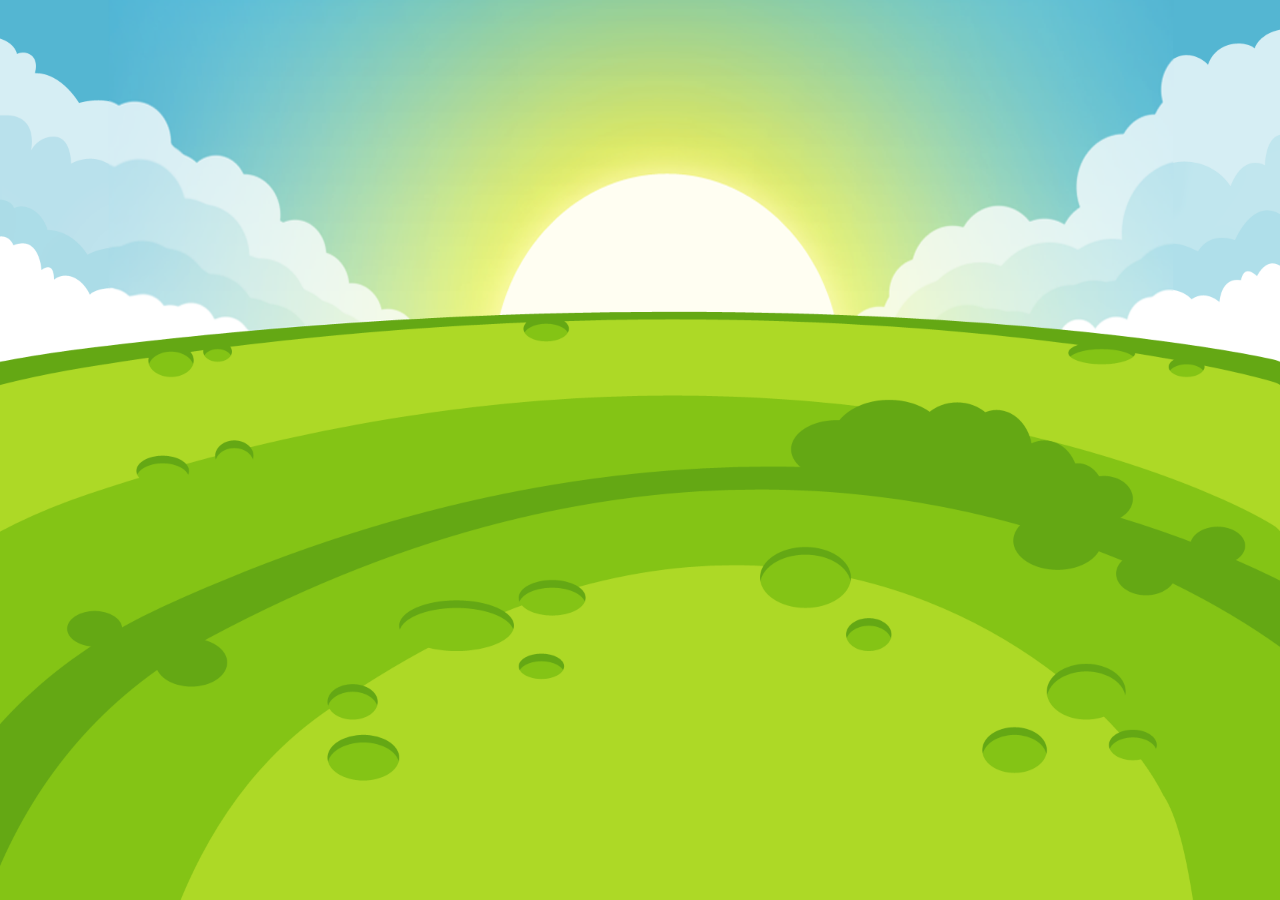
==== client/src/main/webapp/pages/index.html @ 5d2344f2 "Cambio de tema de aplicación ( colores ) listo." ====
<!DOCTYPE html>
<html>
    <head>
        <title>Puzzle Logic</title>
        <meta http-equiv="Content-Type" content="text/html; charset=UTF-8">
        <meta name="viewport" content="initial-scale=1, maximum-scale=1, user-scalable=no, width=device-width">
        <link href="lib/ionic/css/ionic.css" rel="stylesheet">
        <link href="css/estilos.css" rel="stylesheet">
    </head>
    <body class="fondoDePaisaje" data-bind="route: page">
        <audio id="musicadefondo"></audio>

        <div data-bind="template: { name: page }"></div>

        <script type="text/html" id="home">

            <a nav-direction="forward"  href="#/settings"><button class="button button-assertive icon ion-gear-a" style="float:right;"></button></a>
            <br>
            <br>
            <!--logo-->
            <div id="logo" style="text-align:center;">
                <img src="img/logo_pusle.png" alt="Puzzle Land" width="300rem">

                <div id="botones_comienzo">
                    <a href="#/dashboard" data-bind="click: pausa()" class="opcion_menu">
                        <span>J</span>
                        <span>u</span>
                        <span>g</span>
                        <span>a</span>
                        <span>r</span>
                    </a>
                    <br>
                    <br>
                    <a href="#/score" class="opcion_menu">
                        <span>S</span>
                        <span>c</span>
                        <span>o</span>
                        <span>r</span>
                        <span>e</span>
                    </a>
                    <br>
                    <br>
                    <a href="#/help" class="opcion_menu">
                        <span>A</span>
                        <span>y</span>
                        <span>u</span>
                        <span>d</span>
                        <span>a</span>
                    </a>
                </div>
            </div>
            <br>
            <br>
            <br>
            <br>
            <!--pie de pagina-->
            <div class="row-center" style="background-color:transparent; text-align: center;">
                <div>Derechos Reservados</div>
            </div>

        </script>
        <script type="text/html" id="dashboard">
            <!--movimientos realizados-->
            <div class="row" data-bind="css:miGUI().claseMisMovimientos">
            <!-- <div class="row" data-bind="style: {'background-color': miGUI().getColorFondo, 'border-size':'6px', 'border-style': 'solid', 'border-color': miGUI().getColorBorde}"> -->
                <div class="col">
                    <span style="float:left;">Mov:</span>
                    <span style="float:left;" id="movimientos" data-bind="text:movimientos;"></span>
                </div>
                <!--cronometro-->
                <div class="col">
                    <a href="javascript: void(0)" data-bind="click: pausa()" style="float:right;" id="pausa"><i class="icon ion-pause"></i></a>
                    <span style="float:right; margin-rigth:10px; padding-right:20px;">T:<span id="minutos" data-bind="text:contador_minutos;"></span>:<span id="segundos" data-bind="text:contador_segundos;"></span></span>
                </div>
                <div>
                    <a href="javascript: void(0)" data-bind="click: nuevo();" style="float:right;" id="nuevo">Nuevo</a>
                </div>
            </div>
            <!--div id="board"></div-->


            <div data-bind="foreach: tablero().filas" class='container'>
                <div class="row tabla" id="tabla1" data-bind='attr:{ id: "tabla" + ($index() + 1)   }'>
                    <div data-bind="foreach: columnas">
                        <div class="col col-xs-3" id="p1" data-bind="foreach:fichas, attr:{ posicion: $index() + 1, id: 'p' + (($index()+1) + ($parentContext.$index() * 4))}">
                            <p data-bind="text:NumeroLetraSimbolo"></p>
                        </div>
                    </div>
                </div>
            </div>

            <!--crearemos la tabla
            <div class="row tabla" id="tabla1">
                <div class="col" posicion="0" id="p1" ng-click="mensaje($event)">1</div>
                <div class="col" posicion="1" id="p2" ng-click="mensaje($event)">2</div>
                <div class="col" posicion="2" id="p3" ng-click="mensaje($event)">3</div>
                <div class="col" posicion="3" id="p4" ng-click="mensaje($event)">4</div>
            </div> 
            <div class="row tabla" id="tabla2">
                <div class="col" posicion="0" id="p5" ng-click="mensaje($event)">5</div>
                <div class="col" posicion="1" id="p6" ng-click="mensaje($event)">6</div>
                <div class="col" posicion="2" id="p7" ng-click="mensaje($event)">7</div>
                <div class="col" posicion="3" id="p8" ng-click="mensaje($event)">8</div>
            </div>
            <div class="row tabla" id="tabla3">
                <div class="col" posicion="0" id="p9" ng-click="mensaje($event)">9</div>
                <div class="col" posicion="1" id="p10" ng-click="mensaje($event)">10</div>
                <div class="col" posicion="2" id="p11" ng-click="mensaje($event)">11</div>
                <div class="col" posicion="3" id="p12" ng-click="mensaje($event)">12</div>
            </div>
            <div class="row tabla" id="tabla4"> 
                <div class="col" posicion="0" id="p13" ng-click="mensaje($event)">13</div>
                <div class="col" posicion="1" id="p14" ng-click="mensaje($event)">14</div>
                <div class="col" posicion="2" id="p15" ng-click="mensaje($event)">15</div>
                <div class="col vacio" posicion="3" id="p16" ng-click="mensaje($event)"></div>
            </div>  
            -->

            <!--volver-->
            <div data-bind="css:miGUI().claseMisMovimientos">
                <span style="float:left; font-size:16px !important;">Derechos Reservados</span>
                <a href="#/home" style="float:right;" id="nuevo">Volver</a>  
                <div style="clear:both;"></div>
            </div>
        </script>
        <script type="text/html" id="score">
            <div class="row">
                <h1 class="col">Mejor Tiempo:</h1>
                <h2 class="col" data-bind="text: jugador().mejorTiempo">???</h2>
            </div>
            <!--pie de pagina-->
            <div data-bind="css:miGUI().claseMisMovimientos">
                <span style="float:left; font-size:16px !important;">Derechos Reservados</span>

                <a href="#/home" style="float:right;" id="nuevo">Volver</a>  
                <div style="clear:both;"></div>
            </div>
        </script>
        <script type="text/html" id="settings">
            <div class="config">
                <div class="list">
                    <div class="item item-divider">
                        Configuraciones
                    </div>
                    <div class="item range range-positive">
                        <i class="icon ion-volume-low"></i>
                        <input type="range" name="volume" min="0" max="100" value="60">
                        <i class="icon ion-volume-high"></i>
                        <a href="" style="float:left; font-size:40px !important; margin-left: 5px; margin-right: 5px">
                            <i class="icon ion-volume-mute"></i>
                        </a>
                    </div>
                    <div class="item item-toggle">
                        Tutorial
                        <label class="toggle toggle-possitive">
                            <input type="checkbox" data-bind="checked: tutorial" name="tutorial">
                            <div class="track">
                                <div class="handle"></div>
                            </div>
                        </label>
                    </div>
                    <label class="item item-input item-select">
                        <div class="input-label">
                            Color de la Ficha
                        </div>
                        <select name="color" data-bind="value:colorGUI">
                            <option value="1">Azul</option>
                            <option value="2" selected>Beige</option>
                            <option value="3">Rojo</option>
                            <option value="4">Verde</option>
                        </select>
                    </label>    
                    <div>
                        M&aacute;sica de fondo: <input type="file" name="sndfile" >
                    </div>
                </div>
            </div>
            <!--pie de pagina-->
            <div data-bind="css:miGUI().claseMisMovimientos">
                <span style="float:left; font-size:16px !important;">Derechos Reservados</span>
                <a href="#/home" style="float:right;" id="nuevo" data-bind="click:poncssMisMovimientos()">Volver</a>  
                <div style="clear:both;"></div>
            </div>
        </script>
        <script type="text/html" id="help">
            <h1 class="estiloLetra"> Instrucciones  del Juego</h1>
            <hr />
            <div class="row responsive-md">
                <div class="col HelpIzquierda" id="ayuda">
                    <h2 class="estiloLetra">!Hola! Bienevenido Puzzle Logic</h2>
                    <div class="containerAyuda">
                        <ul>
                            <li> <i class="icon ion-checkmark-circled verde"></i> Las piezas se mueven pulsando sobre ellas</li>
                            <li> <i class="icon ion-checkmark-circled verde"></i> Las piezas se moveran al lugar vacio </li>
                            <li> <i class="icon ion-checkmark-circled verde"></i> Debes ordernar las fichas del juego según el nivel, de manera tal que las fichas queden en orden consecutivo </li>
                        </ul>
                        <h3 class="estiloLetra">!Buena Suerte¡</h3>
                    </div>
                </div>
                <div class="col HelpDerecha" id="ayuda">
                    <img src="img/tableroganar.png" width="200" height="300" />

                    <a nav-direction="forward"  href="#/dashboard" data-bind="click: pausa()" class="button button-positive">
                        Jugar
                    </a>

                </div>
            </div>
            <div data-bind="css:miGUI().claseMisMovimientos">
                <span style="float:left; font-size:16px !important;">Derechos Reservados</span>
                <a href="#/home" style="float:right;" id="nuevo">Volver</a>  
                <div style="clear:both;"></div>
            </div>
        </script>
        <!-- ${browser.bootstrap} -->
    </body>
</html>
---- client/src/main/webapp/pages/css/estilos.css ----
body{font-size:16px}#logo img{margin-bottom:2.2rem}#botones_comienzo .opcion_menu{font-size:5rem;font-family:impact;text-decoration:none;text-shadow:0.16rem 0.16rem white;display:block;margin-top:1.5rem;margin-bottom:1rem;opacity:0.9}#botones_comienzo :nth-of-type(1) :nth-child(1){color:#ED008C}#botones_comienzo :nth-of-type(1) :nth-child(2){color:#ED008C}#botones_comienzo :nth-of-type(1) :nth-child(3){color:#35B548}#botones_comienzo :nth-of-type(1) :nth-child(4){color:#ED008C}#botones_comienzo :nth-of-type(1) :nth-child(5){color:#8E288D}#botones_comienzo :nth-of-type(1) :nth-child(6){color:#eaea00}#botones_comienzo :nth-of-type(1) :nth-child(7){color:#35B548}#botones_comienzo :nth-of-type(2) :nth-child(1){color:#EB5731}#botones_comienzo :nth-of-type(2) :nth-child(2){color:#8E288D}#botones_comienzo :nth-of-type(2) :nth-child(3){color:#ED008C}#botones_comienzo :nth-of-type(2) :nth-child(4){color:#eaea00}#botones_comienzo :nth-of-type(2) :nth-child(5){color:#35B548}#botones_comienzo :nth-of-type(2) :nth-child(6){color:#8E288D}#botones_comienzo :nth-of-type(2) :nth-child(7){color:#ED008C}#botones_comienzo :nth-of-type(3) :nth-child(1){color:#ED008C}#botones_comienzo :nth-of-type(3) :nth-child(2){color:#EB5731}#botones_comienzo :nth-of-type(3) :nth-child(3){color:#eaea00}#botones_comienzo :nth-of-type(3) :nth-child(4){color:#24AAE1}#botones_comienzo :nth-of-type(3) :nth-child(5){color:#24AAE1}#botones_comienzo :nth-of-type(3) :nth-child(6){color:#ED008C}#botones_comienzo :nth-of-type(3) :nth-child(7){color:#eaea00}#botones_comienzo :nth-of-type(4) :nth-child(1){color:#24AAE1}#botones_comienzo :nth-of-type(4) :nth-child(2){color:#24AAE1}#botones_comienzo :nth-of-type(4) :nth-child(3){color:#ED008C}#botones_comienzo :nth-of-type(4) :nth-child(4){color:#8E288D}#botones_comienzo :nth-of-type(4) :nth-child(5){color:#24AAE1}#botones_comienzo :nth-of-type(4) :nth-child(6){color:#8E288D}#botones_comienzo :nth-of-type(4) :nth-child(7){color:#ED008C}.fondoDePaisaje{background-image:url("../img/fondo.png");background-repeat:no-repeat;background-attachment:fixed;background-size:100% 100%;background-color:#464646}div .tabla div{padding:3rem 0px;text-align:center;background-color:#E8EBEA;background-attachment:fixed;background-size:100%;font-size:2rem;font-family:impact;color:#926037;cursor:pointer;width:25%;border:1px solid #926037;opacity:0.9}.vacio{background-color:transparent !important;border:none !important}div .mismovimientoscafe{border:6px solid #926037;background-color:#F9F2EC}div .mismovimientosazul{border:6px solid #24AAE1;background-color:#F9F2EC}#nuevo,#pausa{background-color:#C38049;color:white;padding:10px;text-decoration:none}.verde{font-size:30px;color:#30F420}.containerAyuda{height:auto;width:auto;border:1px solid #35B548;border-radius:20px;box-shadow:0px 0px 5px #333}
/*# sourceMappingURL=estilos.css.map */
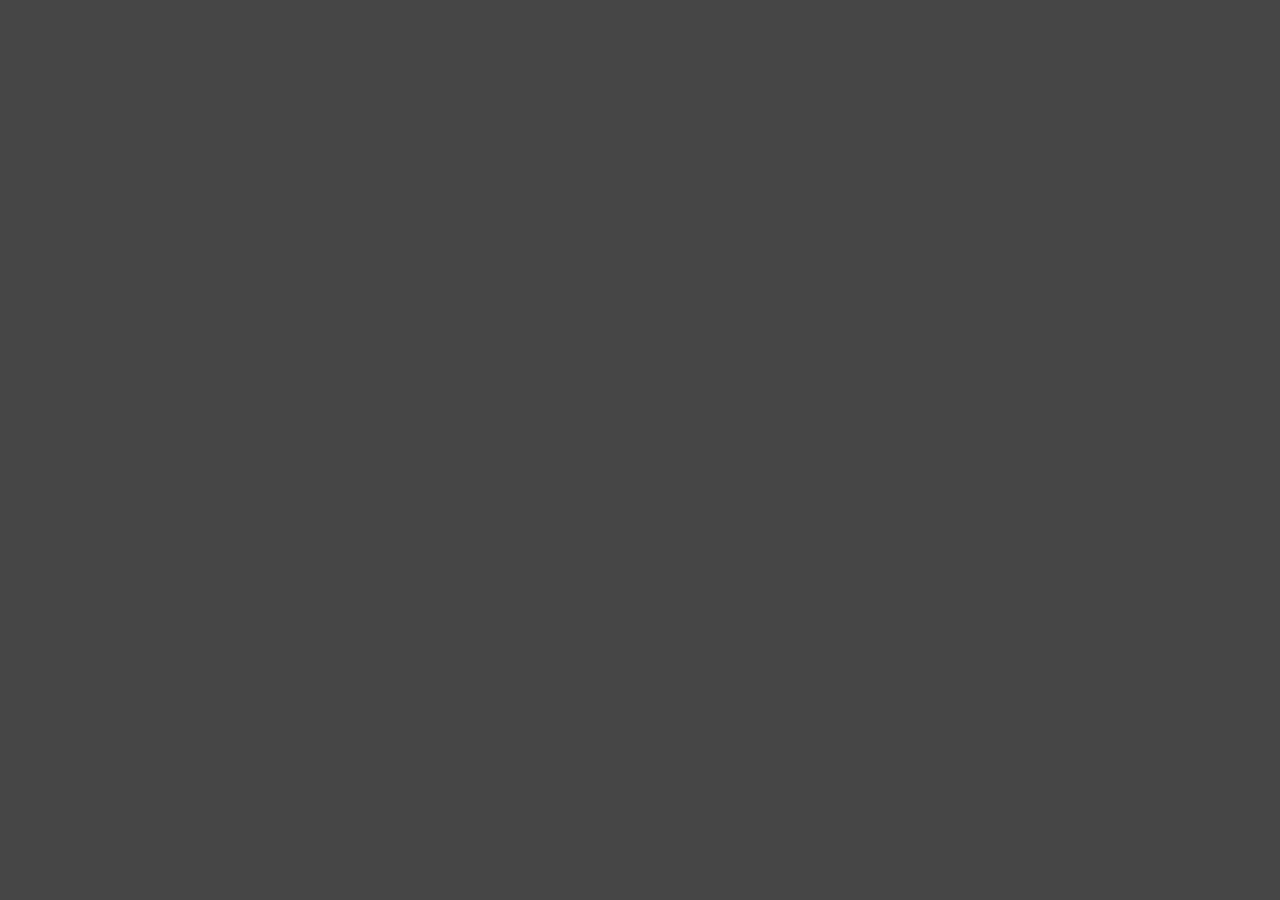
==== commit cf817c4a: "Se asocian colores extras para la interfaz gráfica y se trata de coregir erro de pintado de imagen d" ====
--- a/client/src/main/webapp/pages/index.html
+++ b/client/src/main/webapp/pages/index.html
@@ -7,14 +7,14 @@
         <link href="lib/ionic/css/ionic.css" rel="stylesheet">
         <link href="css/estilos.css" rel="stylesheet">
     </head>
-    <body class="fondoDePaisaje" data-bind="route: page">
+    <body class="fondoDePaisaje" data-bind="route: page, style:{'background-image': miGUI().rutaFondoApp}">
         <audio id="musicadefondo"></audio>
 
         <div data-bind="template: { name: page }"></div>
 
         <script type="text/html" id="home">
 
-            <a nav-direction="forward"  href="#/settings"><button class="button button-assertive icon ion-gear-a" style="float:right;"></button></a>
+            <a id="settinglink" href="#/settings"><button id="settingbutton" class="button button-assertive icon ion-gear-a" style="float:right;"></button></a>
             <br>
             <br>
             <!--logo-->
@@ -62,7 +62,7 @@
         <script type="text/html" id="dashboard">
             <!--movimientos realizados-->
             <div class="row" data-bind="css:miGUI().claseMisMovimientos">
-            <!-- <div class="row" data-bind="style: {'background-color': miGUI().getColorFondo, 'border-size':'6px', 'border-style': 'solid', 'border-color': miGUI().getColorBorde}"> -->
+                <!-- <div class="row" data-bind="style: {'background-color': miGUI().getColorFondo, 'border-size':'6px', 'border-style': 'solid', 'border-color': miGUI().getColorBorde}"> -->
                 <div class="col">
                     <span style="float:left;">Mov:</span>
                     <span style="float:left;" id="movimientos" data-bind="text:movimientos;"></span>
@@ -79,42 +79,15 @@
             <!--div id="board"></div-->
 
 
-            <div data-bind="foreach: tablero().filas" class='container'>
-                <div class="row tabla" id="tabla1" data-bind='attr:{ id: "tabla" + ($index() + 1)   }'>
-                    <div data-bind="foreach: columnas">
+            <div data-bind="foreach: tablero().filas">
+                <div class="row container" id="tabla1" data-bind='attr:{ id: "tabla" + ($index() + 1)   }'>
+                    <div class="row tabla" data-bind="foreach: columnas">
                         <div class="col col-xs-3" id="p1" data-bind="foreach:fichas, attr:{ posicion: $index() + 1, id: 'p' + (($index()+1) + ($parentContext.$index() * 4))}">
                             <p data-bind="text:NumeroLetraSimbolo"></p>
                         </div>
                     </div>
                 </div>
             </div>
-
-            <!--crearemos la tabla
-            <div class="row tabla" id="tabla1">
-                <div class="col" posicion="0" id="p1" ng-click="mensaje($event)">1</div>
-                <div class="col" posicion="1" id="p2" ng-click="mensaje($event)">2</div>
-                <div class="col" posicion="2" id="p3" ng-click="mensaje($event)">3</div>
-                <div class="col" posicion="3" id="p4" ng-click="mensaje($event)">4</div>
-            </div> 
-            <div class="row tabla" id="tabla2">
-                <div class="col" posicion="0" id="p5" ng-click="mensaje($event)">5</div>
-                <div class="col" posicion="1" id="p6" ng-click="mensaje($event)">6</div>
-                <div class="col" posicion="2" id="p7" ng-click="mensaje($event)">7</div>
-                <div class="col" posicion="3" id="p8" ng-click="mensaje($event)">8</div>
-            </div>
-            <div class="row tabla" id="tabla3">
-                <div class="col" posicion="0" id="p9" ng-click="mensaje($event)">9</div>
-                <div class="col" posicion="1" id="p10" ng-click="mensaje($event)">10</div>
-                <div class="col" posicion="2" id="p11" ng-click="mensaje($event)">11</div>
-                <div class="col" posicion="3" id="p12" ng-click="mensaje($event)">12</div>
-            </div>
-            <div class="row tabla" id="tabla4"> 
-                <div class="col" posicion="0" id="p13" ng-click="mensaje($event)">13</div>
-                <div class="col" posicion="1" id="p14" ng-click="mensaje($event)">14</div>
-                <div class="col" posicion="2" id="p15" ng-click="mensaje($event)">15</div>
-                <div class="col vacio" posicion="3" id="p16" ng-click="mensaje($event)"></div>
-            </div>  
-            -->
 
             <!--volver-->
             <div data-bind="css:miGUI().claseMisMovimientos">
@@ -146,9 +119,7 @@
                         <i class="icon ion-volume-low"></i>
                         <input type="range" name="volume" min="0" max="100" value="60">
                         <i class="icon ion-volume-high"></i>
-                        <a href="" style="float:left; font-size:40px !important; margin-left: 5px; margin-right: 5px">
-                            <i class="icon ion-volume-mute"></i>
-                        </a>
+                        <i id="silencebutton" class="icon" data-bind="click:silenciarSonido(),css:silencio?'ion-volume-high':'ion-volume-mute'" style="float:left; font-size:40px !important; margin-left: 5px; margin-right: 5px"></i>
                     </div>
                     <div class="item item-toggle">
                         Tutorial
@@ -161,7 +132,7 @@
                     </div>
                     <label class="item item-input item-select">
                         <div class="input-label">
-                            Color de la Ficha
+                            Color de la Interfaz gráfica
                         </div>
                         <select name="color" data-bind="value:colorGUI">
                             <option value="1">Azul</option>
@@ -169,7 +140,18 @@
                             <option value="3">Rojo</option>
                             <option value="4">Verde</option>
                         </select>
-                    </label>    
+                    </label>
+                    <label class="item item-input item-select">
+                        <div class="input-label">
+                            Color de la Ficha
+                        </div>
+                        <select name="color">
+                            <option value="1">Azul</option>
+                            <option value="2" selected>Beige</option>
+                            <option value="3">Rojo</option>
+                            <option value="4">Verde</option>
+                        </select>
+                    </label>
                     <div>
                         M&aacute;sica de fondo: <input type="file" name="sndfile" >
                     </div>
@@ -187,7 +169,7 @@
             <hr />
             <div class="row responsive-md">
                 <div class="col HelpIzquierda" id="ayuda">
-                    <h2 class="estiloLetra">!Hola! Bienevenido Puzzle Logic</h2>
+                    <h2 class="estiloLetra">¡Hola! Bienevenido Puzzle Logic</h2>
                     <div class="containerAyuda">
                         <ul>
                             <li> <i class="icon ion-checkmark-circled verde"></i> Las piezas se mueven pulsando sobre ellas</li>
--- a/client/src/main/webapp/pages/css/estilos.css
+++ b/client/src/main/webapp/pages/css/estilos.css
@@ -1,2 +1,2 @@
-body{font-size:16px}#logo img{margin-bottom:2.2rem}#botones_comienzo .opcion_menu{font-size:5rem;font-family:impact;text-decoration:none;text-shadow:0.16rem 0.16rem white;display:block;margin-top:1.5rem;margin-bottom:1rem;opacity:0.9}#botones_comienzo :nth-of-type(1) :nth-child(1){color:#ED008C}#botones_comienzo :nth-of-type(1) :nth-child(2){color:#ED008C}#botones_comienzo :nth-of-type(1) :nth-child(3){color:#35B548}#botones_comienzo :nth-of-type(1) :nth-child(4){color:#ED008C}#botones_comienzo :nth-of-type(1) :nth-child(5){color:#8E288D}#botones_comienzo :nth-of-type(1) :nth-child(6){color:#eaea00}#botones_comienzo :nth-of-type(1) :nth-child(7){color:#35B548}#botones_comienzo :nth-of-type(2) :nth-child(1){color:#EB5731}#botones_comienzo :nth-of-type(2) :nth-child(2){color:#8E288D}#botones_comienzo :nth-of-type(2) :nth-child(3){color:#ED008C}#botones_comienzo :nth-of-type(2) :nth-child(4){color:#eaea00}#botones_comienzo :nth-of-type(2) :nth-child(5){color:#35B548}#botones_comienzo :nth-of-type(2) :nth-child(6){color:#8E288D}#botones_comienzo :nth-of-type(2) :nth-child(7){color:#ED008C}#botones_comienzo :nth-of-type(3) :nth-child(1){color:#ED008C}#botones_comienzo :nth-of-type(3) :nth-child(2){color:#EB5731}#botones_comienzo :nth-of-type(3) :nth-child(3){color:#eaea00}#botones_comienzo :nth-of-type(3) :nth-child(4){color:#24AAE1}#botones_comienzo :nth-of-type(3) :nth-child(5){color:#24AAE1}#botones_comienzo :nth-of-type(3) :nth-child(6){color:#ED008C}#botones_comienzo :nth-of-type(3) :nth-child(7){color:#eaea00}#botones_comienzo :nth-of-type(4) :nth-child(1){color:#24AAE1}#botones_comienzo :nth-of-type(4) :nth-child(2){color:#24AAE1}#botones_comienzo :nth-of-type(4) :nth-child(3){color:#ED008C}#botones_comienzo :nth-of-type(4) :nth-child(4){color:#8E288D}#botones_comienzo :nth-of-type(4) :nth-child(5){color:#24AAE1}#botones_comienzo :nth-of-type(4) :nth-child(6){color:#8E288D}#botones_comienzo :nth-of-type(4) :nth-child(7){color:#ED008C}.fondoDePaisaje{background-image:url("../img/fondo.png");background-repeat:no-repeat;background-attachment:fixed;background-size:100% 100%;background-color:#464646}div .tabla div{padding:3rem 0px;text-align:center;background-color:#E8EBEA;background-attachment:fixed;background-size:100%;font-size:2rem;font-family:impact;color:#926037;cursor:pointer;width:25%;border:1px solid #926037;opacity:0.9}.vacio{background-color:transparent !important;border:none !important}div .mismovimientoscafe{border:6px solid #926037;background-color:#F9F2EC}div .mismovimientosazul{border:6px solid #24AAE1;background-color:#F9F2EC}#nuevo,#pausa{background-color:#C38049;color:white;padding:10px;text-decoration:none}.verde{font-size:30px;color:#30F420}.containerAyuda{height:auto;width:auto;border:1px solid #35B548;border-radius:20px;box-shadow:0px 0px 5px #333}
+body{font-size:16px}#logo img{margin-bottom:2.2rem}#botones_comienzo .opcion_menu{font-size:5rem;font-family:impact;text-decoration:none;text-shadow:0.16rem 0.16rem white;display:block;margin-top:1.5rem;margin-bottom:1rem;opacity:0.9}#botones_comienzo :nth-of-type(1) :nth-child(1){color:#8E288D}#botones_comienzo :nth-of-type(1) :nth-child(2){color:#35B548}#botones_comienzo :nth-of-type(1) :nth-child(3){color:#24AAE1}#botones_comienzo :nth-of-type(1) :nth-child(4){color:#eaea00}#botones_comienzo :nth-of-type(1) :nth-child(5){color:#35B548}#botones_comienzo :nth-of-type(1) :nth-child(6){color:#ED008C}#botones_comienzo :nth-of-type(1) :nth-child(7){color:#ED008C}#botones_comienzo :nth-of-type(2) :nth-child(1){color:#35B548}#botones_comienzo :nth-of-type(2) :nth-child(2){color:#eaea00}#botones_comienzo :nth-of-type(2) :nth-child(3){color:#EB5731}#botones_comienzo :nth-of-type(2) :nth-child(4){color:#eaea00}#botones_comienzo :nth-of-type(2) :nth-child(5){color:#EB5731}#botones_comienzo :nth-of-type(2) :nth-child(6){color:#24AAE1}#botones_comienzo :nth-of-type(2) :nth-child(7){color:#ED008C}#botones_comienzo :nth-of-type(3) :nth-child(1){color:#35B548}#botones_comienzo :nth-of-type(3) :nth-child(2){color:#8E288D}#botones_comienzo :nth-of-type(3) :nth-child(3){color:#ED008C}#botones_comienzo :nth-of-type(3) :nth-child(4){color:#24AAE1}#botones_comienzo :nth-of-type(3) :nth-child(5){color:#EB5731}#botones_comienzo :nth-of-type(3) :nth-child(6){color:#8E288D}#botones_comienzo :nth-of-type(3) :nth-child(7){color:#ED008C}#botones_comienzo :nth-of-type(4) :nth-child(1){color:#EB5731}#botones_comienzo :nth-of-type(4) :nth-child(2){color:#eaea00}#botones_comienzo :nth-of-type(4) :nth-child(3){color:#8E288D}#botones_comienzo :nth-of-type(4) :nth-child(4){color:#eaea00}#botones_comienzo :nth-of-type(4) :nth-child(5){color:#24AAE1}#botones_comienzo :nth-of-type(4) :nth-child(6){color:#EB5731}#botones_comienzo :nth-of-type(4) :nth-child(7){color:#8E288D}.fondoDePaisaje{background-repeat:no-repeat;background-attachment:fixed;background-size:100% 100%;background-color:#464646}div .tabla div{padding:3rem 0px;text-align:center;background-color:#E8EBEA;background-attachment:fixed;background-size:100%;font-size:2rem;font-family:impact;color:#926037;cursor:pointer;width:25%;border:1px solid #926037;opacity:0.9}.vacio{background-color:transparent !important;border:none !important}div .mismovimientoscafe{border:6px solid #926037;background-color:#F9F2EC}div .mismovimientosazul{border:6px solid #24AAE1;background-color:#F9F2EC}div .mismovimientosrojo{border:6px solid #df000C;background-color:#F9F2EC}div .mismovimientosverde{border:6px solid #35B548;background-color:#F9F2EC}#nuevo,#pausa{background-color:#C38049;color:white;padding:10px;text-decoration:none}.verde{font-size:30px;color:#30F420}.containerAyuda{height:auto;width:auto;border:1px solid #35B548;border-radius:20px;box-shadow:0px 0px 5px #333}
 /*# sourceMappingURL=estilos.css.map */
